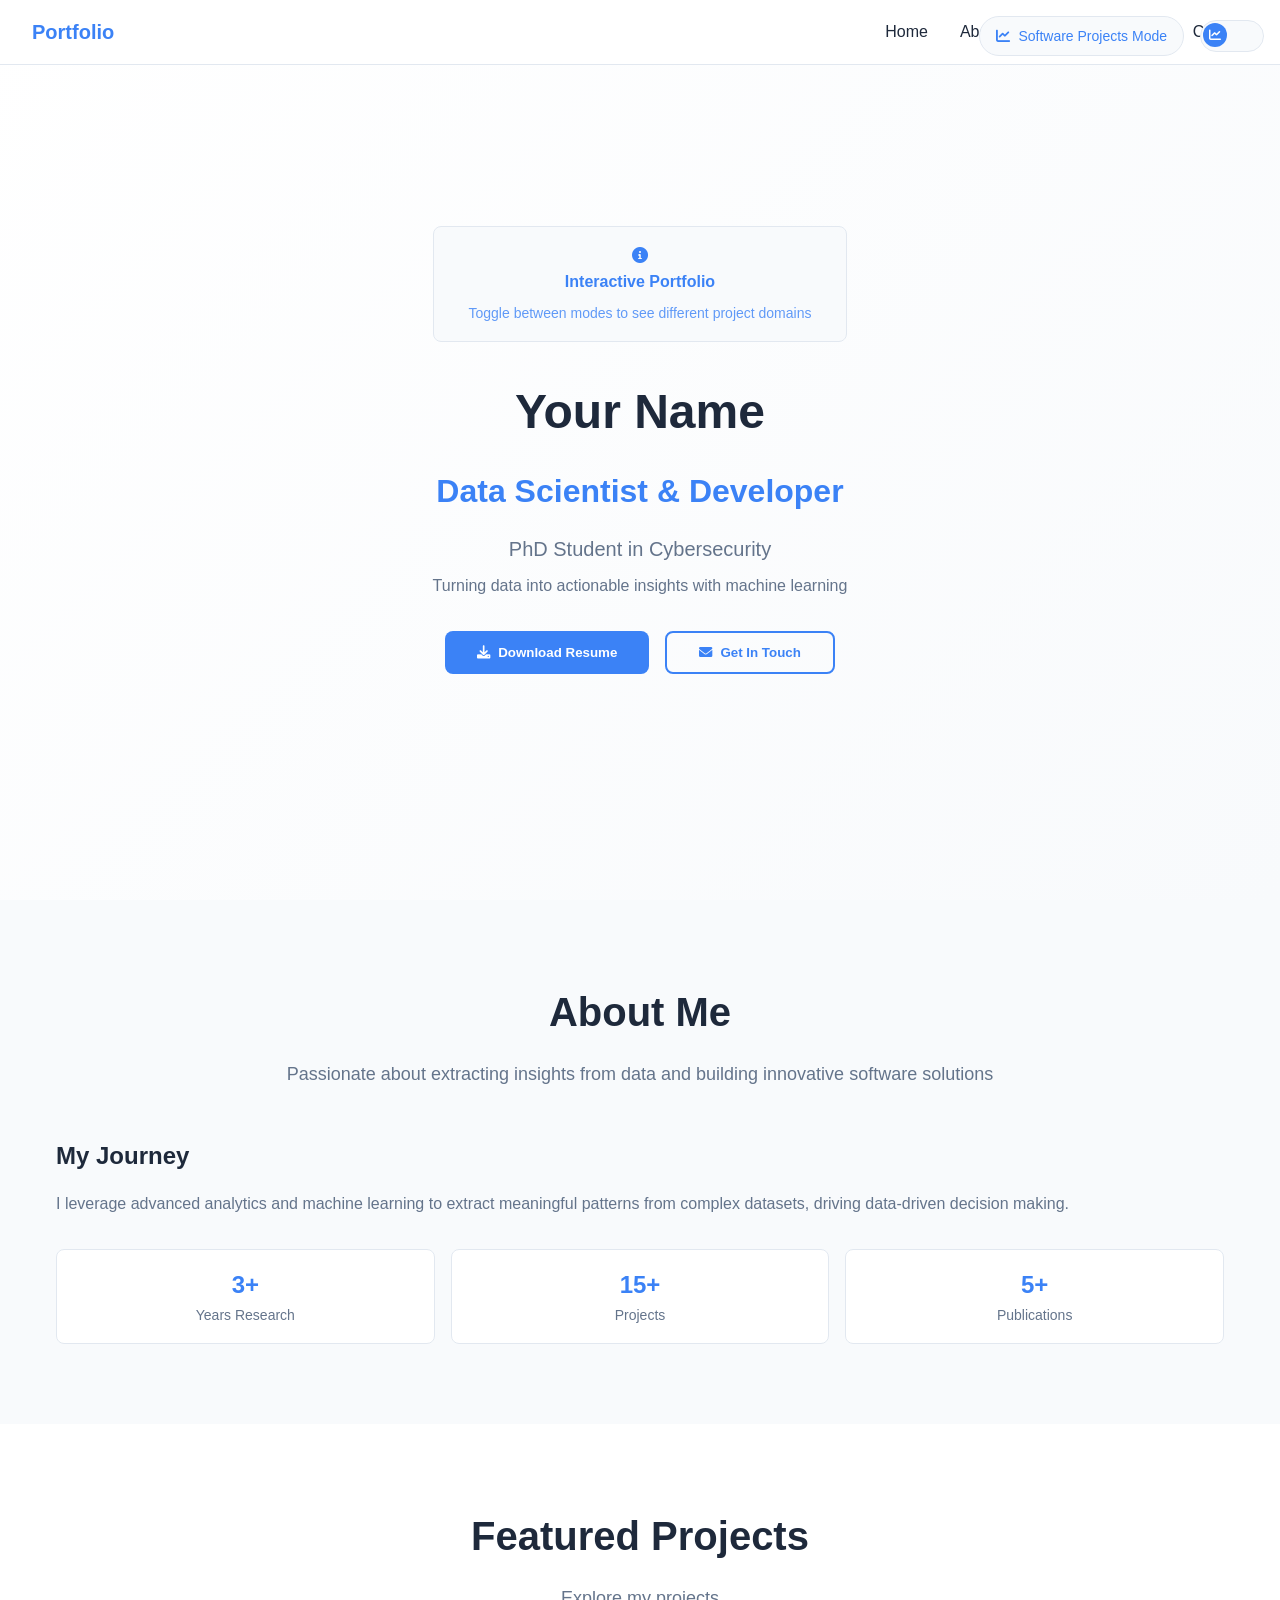
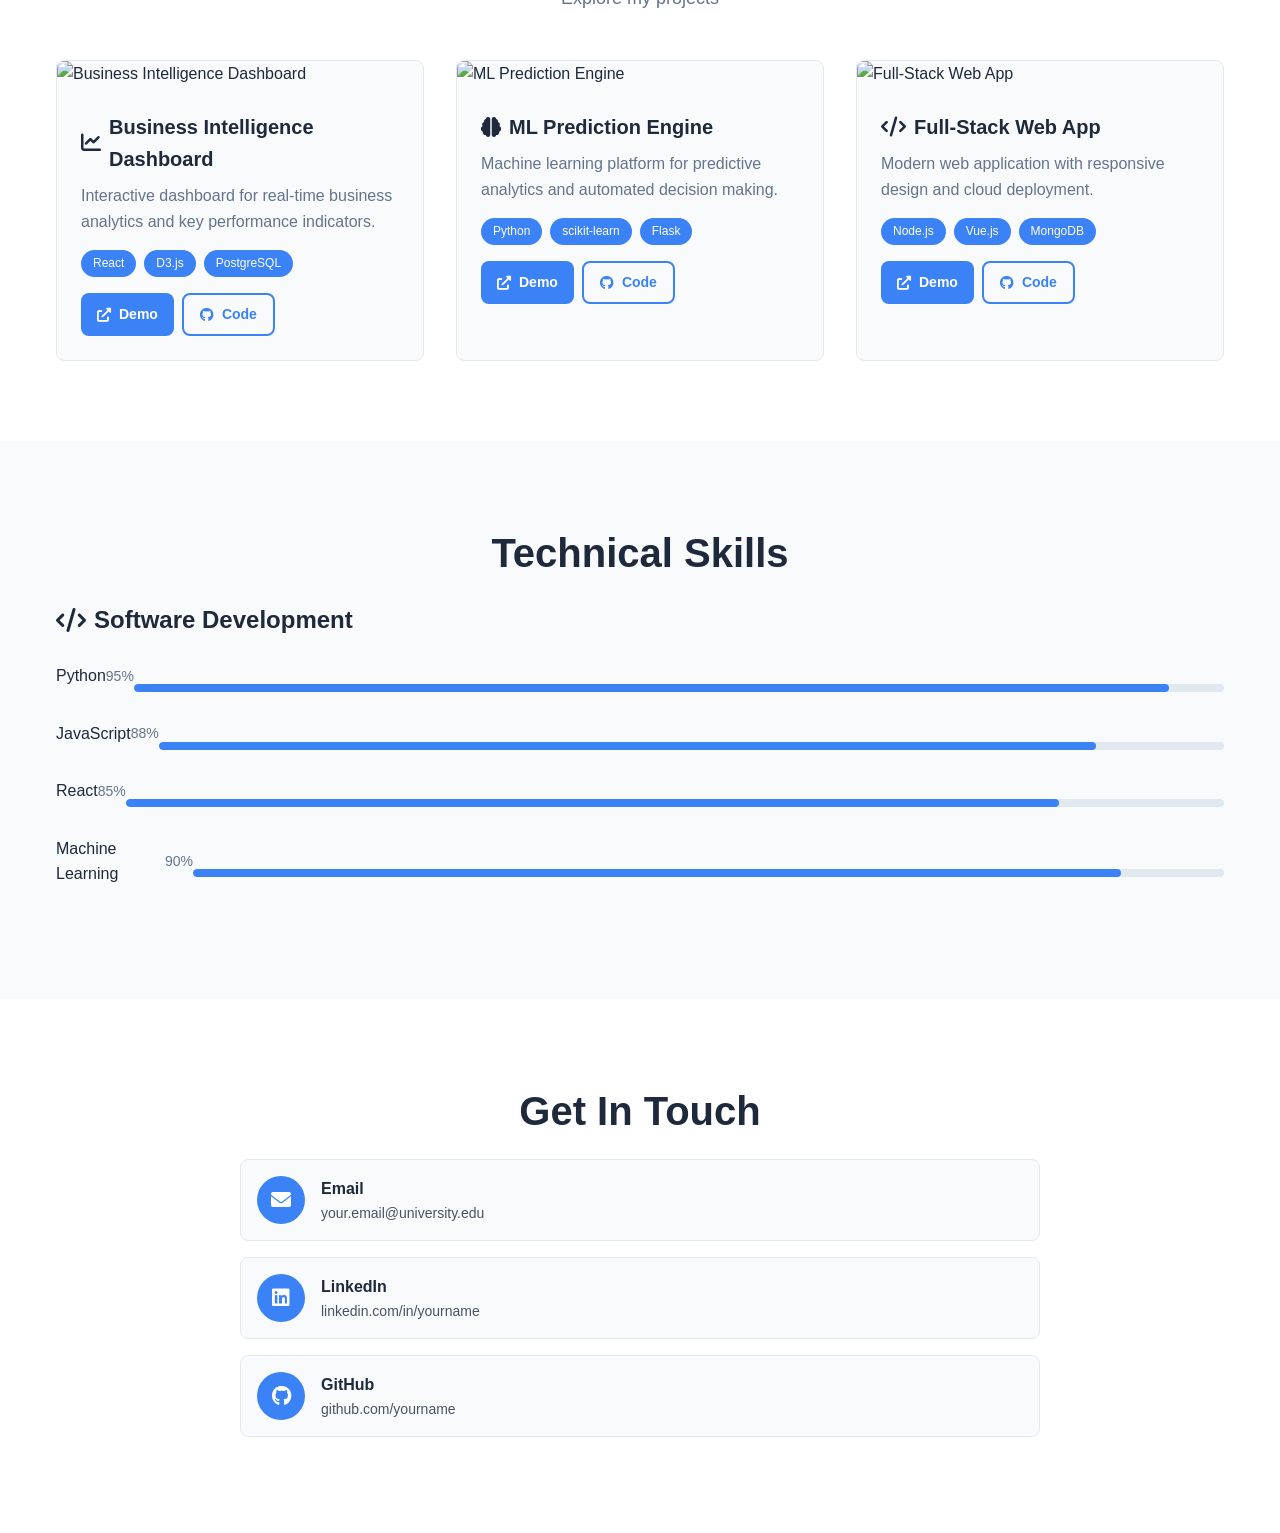
==== index.html @ ca4898af "Add files via upload" ====
<!DOCTYPE html>
<html lang="en">
<head>
    <meta charset="UTF-8">
    <meta name="viewport" content="width=device-width, initial-scale=1.0">
    <title>Your Name - Portfolio</title>
    <link rel="stylesheet" href="style.css">
    <link href="https://cdnjs.cloudflare.com/ajax/libs/font-awesome/6.0.0/css/all.min.css" rel="stylesheet">
</head>
<body>
    <!-- Theme Toggle -->
    <div class="theme-toggle">
        <div class="mode-indicator" id="modeIndicator">
            <i class="fas fa-chart-line"></i>
            Software Projects Mode
        </div>
        <button id="themeToggle" class="toggle-btn">
            <div class="toggle-slider">
                <i class="fas fa-chart-line"></i>
            </div>
        </button>
    </div>

    <!-- Navigation -->
    <nav class="navbar">
        <div class="nav-brand">Portfolio</div>
        <div class="nav-links">
            <a href="#home">Home</a>
            <a href="#about">About</a>
            <a href="#projects">Projects</a>
            <a href="#skills">Skills</a>
            <a href="#contact">Contact</a>
        </div>
    </nav>

    <!-- Hero Section -->
    <section id="home" class="hero">
        <div class="hero-content">
            <div class="welcome-banner">
                <i class="fas fa-info-circle"></i>
                <span>Interactive Portfolio</span>
                <p>Toggle between modes to see different project domains</p>
            </div>
            <h1>Your Name</h1>
            <h2 class="hero-subtitle">Cybersecurity Researcher</h2>
            <p class="hero-description">PhD Student in Cybersecurity</p>
            <p class="hero-detail">Securing the digital frontier through advanced threat analysis</p>
            <div class="hero-buttons">
                <button class="btn primary" onclick="downloadResume()">
                    <i class="fas fa-download"></i>
                    Download Resume
                </button>
                <button class="btn secondary" onclick="scrollToContact()">
                    <i class="fas fa-envelope"></i>
                    Get In Touch
                </button>
            </div>
        </div>
    </section>

    <!-- About Section -->
    <section id="about" class="about">
        <div class="container">
            <h2>About Me</h2>
            <p class="section-description">Passionate about securing digital infrastructure and analyzing complex threat patterns</p>
            <div class="about-content">
                <div class="about-text">
                    <h3>My Journey</h3>
                    <p>Currently pursuing a PhD in Cybersecurity with a focus on network security and threat detection.</p>
                    <div class="stats">
                        <div class="stat">
                            <div class="stat-number">3+</div>
                            <div class="stat-label">Years Research</div>
                        </div>
                        <div class="stat">
                            <div class="stat-number">15+</div>
                            <div class="stat-label">Projects</div>
                        </div>
                        <div class="stat">
                            <div class="stat-number">5+</div>
                            <div class="stat-label">Publications</div>
                        </div>
                    </div>
                </div>
            </div>
        </div>
    </section>

    <!-- Projects Section -->
    <section id="projects" class="projects">
        <div class="container">
            <h2>Featured Projects</h2>
            <p class="section-description">Explore my projects</p>
            <div class="projects-grid" id="projectsGrid">
                <!-- Projects populated by JavaScript -->
            </div>
        </div>
    </section>

    <!-- Skills Section -->
    <section id="skills" class="skills">
        <div class="container">
            <h2>Technical Skills</h2>
            <div class="skills-content">
                <div class="skills-category">
                    <h3><i class="fas fa-shield-alt"></i> Cybersecurity</h3>
                    <div class="skill-items" id="primarySkills">
                        <!-- Skills populated by JavaScript -->
                    </div>
                </div>
            </div>
        </div>
    </section>

    <!-- Contact Section -->
    <section id="contact" class="contact">
        <div class="container">
            <h2>Get In Touch</h2>
            <div class="contact-content">
                <div class="contact-info">
                    <a href="mailto:your.email@university.edu" class="contact-item">
                        <div class="contact-icon"><i class="fas fa-envelope"></i></div>
                        <div>
                            <div class="contact-label">Email</div>
                            <div class="contact-value">your.email@university.edu</div>
                        </div>
                    </a>
                    <a href="https://linkedin.com/in/yourname" class="contact-item">
                        <div class="contact-icon"><i class="fab fa-linkedin"></i></div>
                        <div>
                            <div class="contact-label">LinkedIn</div>
                            <div class="contact-value">linkedin.com/in/yourname</div>
                        </div>
                    </a>
                    <a href="https://github.com/yourname" class="contact-item">
                        <div class="contact-icon"><i class="fab fa-github"></i></div>
                        <div>
                            <div class="contact-label">GitHub</div>
                            <div class="contact-value">github.com/yourname</div>
                        </div>
                    </a>
                </div>
            </div>
        </div>
    </section>

    <script src="script.js"></script>
</body>
</html>
---- style.css ----
/* Reset and Base Styles */
* {
    margin: 0;
    padding: 0;
    box-sizing: border-box;
}

:root {
    /* Light mode (Software) colors */
    --bg-primary: #ffffff;
    --bg-secondary: #f8fafc;
    --text-primary: #1e293b;
    --text-secondary: #64748b;
    --accent: #3b82f6;
    --accent-hover: #2563eb;
    --border: #e2e8f0;
    
    /* Transitions */
    --transition: all 0.3s ease;
}

[data-theme="dark"] {
    /* Dark mode (Cybersecurity) colors */
    --bg-primary: #0f172a;
    --bg-secondary: #1e293b;
    --text-primary: #10b981;
    --text-secondary: #06d6a0;
    --accent: #10b981;
    --accent-hover: #059669;
    --border: #334155;
}

body {
    font-family: -apple-system, BlinkMacSystemFont, 'Segoe UI', Roboto, sans-serif;
    background: var(--bg-primary);
    color: var(--text-primary);
    line-height: 1.6;
    transition: var(--transition);
}

.container {
    max-width: 1200px;
    margin: 0 auto;
    padding: 0 1rem;
}

/* Theme Toggle */
.theme-toggle {
    position: fixed;
    top: 1rem;
    right: 1rem;
    z-index: 1000;
    display: flex;
    align-items: center;
    gap: 1rem;
}

.mode-indicator {
    background: var(--bg-secondary);
    border: 1px solid var(--border);
    padding: 0.5rem 1rem;
    border-radius: 2rem;
    font-size: 0.875rem;
    font-weight: 500;
    color: var(--accent);
    display: flex;
    align-items: center;
    gap: 0.5rem;
}

.toggle-btn {
    background: var(--bg-secondary);
    border: 1px solid var(--border);
    border-radius: 2rem;
    width: 4rem;
    height: 2rem;
    position: relative;
    cursor: pointer;
    transition: var(--transition);
}

.toggle-slider {
    position: absolute;
    top: 2px;
    left: 2px;
    width: 1.5rem;
    height: 1.5rem;
    background: var(--accent);
    border-radius: 50%;
    display: flex;
    align-items: center;
    justify-content: center;
    color: white;
    font-size: 0.75rem;
    transition: var(--transition);
}

[data-theme="dark"] .toggle-slider {
    transform: translateX(2rem);
}

/* Navigation */
.navbar {
    position: fixed;
    top: 0;
    left: 0;
    right: 0;
    background: var(--bg-primary);
    backdrop-filter: blur(10px);
    border-bottom: 1px solid var(--border);
    padding: 1rem 2rem;
    display: flex;
    justify-content: space-between;
    align-items: center;
    z-index: 100;
    transition: var(--transition);
}

.nav-brand {
    font-size: 1.25rem;
    font-weight: bold;
    color: var(--accent);
}

.nav-links {
    display: flex;
    gap: 2rem;
}

.nav-links a {
    text-decoration: none;
    color: var(--text-primary);
    font-weight: 500;
    transition: var(--transition);
}

.nav-links a:hover {
    color: var(--accent);
}

/* Hero Section */
.hero {
    min-height: 100vh;
    display: flex;
    align-items: center;
    justify-content: center;
    text-align: center;
    background: linear-gradient(135deg, var(--bg-primary) 0%, var(--bg-secondary) 100%);
    position: relative;
    overflow: hidden;
}

.hero-content {
    max-width: 800px;
    padding: 2rem;
}

.welcome-banner {
    background: var(--bg-secondary);
    border: 1px solid var(--border);
    padding: 1rem;
    border-radius: 0.5rem;
    margin-bottom: 2rem;
    color: var(--accent);
}

.welcome-banner span {
    font-weight: 600;
    display: block;
    margin-bottom: 0.5rem;
}

.welcome-banner p {
    font-size: 0.875rem;
    opacity: 0.8;
}

.hero h1 {
    font-size: 3rem;
    font-weight: bold;
    margin-bottom: 1rem;
    color: var(--text-primary);
}

.hero-subtitle {
    font-size: 2rem;
    color: var(--accent);
    margin-bottom: 1rem;
}

.hero-description {
    font-size: 1.25rem;
    color: var(--text-secondary);
    margin-bottom: 0.5rem;
}

.hero-detail {
    color: var(--text-secondary);
    margin-bottom: 2rem;
}

.hero-buttons {
    display: flex;
    gap: 1rem;
    justify-content: center;
    flex-wrap: wrap;
}

/* Buttons */
.btn {
    padding: 0.75rem 2rem;
    border-radius: 0.5rem;
    border: none;
    font-weight: 600;
    cursor: pointer;
    transition: var(--transition);
    display: inline-flex;
    align-items: center;
    gap: 0.5rem;
    text-decoration: none;
}

.btn.primary {
    background: var(--accent);
    color: white;
}

.btn.primary:hover {
    background: var(--accent-hover);
    transform: translateY(-2px);
}

.btn.secondary {
    background: transparent;
    color: var(--accent);
    border: 2px solid var(--accent);
}

.btn.secondary:hover {
    background: var(--accent);
    color: white;
}

/* Sections */
section {
    padding: 5rem 0;
}

section h2 {
    font-size: 2.5rem;
    text-align: center;
    margin-bottom: 1rem;
    color: var(--text-primary);
}

.section-description {
    text-align: center;
    color: var(--text-secondary);
    margin-bottom: 3rem;
    font-size: 1.125rem;
}

/* About Section */
.about {
    background: var(--bg-secondary);
}

.about-content {
    display: grid;
    grid-template-columns: 1fr;
    gap: 2rem;
    align-items: center;
}

.about-text h3 {
    font-size: 1.5rem;
    margin-bottom: 1rem;
    color: var(--text-primary);
}

.about-text p {
    color: var(--text-secondary);
    margin-bottom: 1rem;
}

.stats {
    display: grid;
    grid-template-columns: repeat(auto-fit, minmax(120px, 1fr));
    gap: 1rem;
    margin-top: 2rem;
}

.stat {
    background: var(--bg-primary);
    border: 1px solid var(--border);
    padding: 1rem;
    border-radius: 0.5rem;
    text-align: center;
}

.stat-number {
    font-size: 1.5rem;
    font-weight: bold;
    color: var(--accent);
}

.stat-label {
    font-size: 0.875rem;
    color: var(--text-secondary);
}

/* Projects Section */
.projects-grid {
    display: grid;
    grid-template-columns: repeat(auto-fit, minmax(300px, 1fr));
    gap: 2rem;
}

.project-card {
    background: var(--bg-secondary);
    border: 1px solid var(--border);
    border-radius: 0.5rem;
    overflow: hidden;
    transition: var(--transition);
}

.project-card:hover {
    transform: translateY(-5px);
    box-shadow: 0 10px 25px rgba(0,0,0,0.1);
}

.project-image {
    width: 100%;
    height: 200px;
    object-fit: cover;
}

.project-content {
    padding: 1.5rem;
}

.project-title {
    font-size: 1.25rem;
    font-weight: 600;
    margin-bottom: 0.5rem;
    color: var(--text-primary);
    display: flex;
    align-items: center;
    gap: 0.5rem;
}

.project-description {
    color: var(--text-secondary);
    margin-bottom: 1rem;
}

.project-tags {
    display: flex;
    flex-wrap: wrap;
    gap: 0.5rem;
    margin-bottom: 1rem;
}

.project-tag {
    background: var(--accent);
    color: white;
    padding: 0.25rem 0.75rem;
    border-radius: 1rem;
    font-size: 0.75rem;
}

.project-links {
    display: flex;
    gap: 0.5rem;
}

.project-links .btn {
    padding: 0.5rem 1rem;
    font-size: 0.875rem;
}

/* Skills Section */
.skills {
    background: var(--bg-secondary);
}

.skills-content {
    display: grid;
    grid-template-columns: 1fr;
    gap: 3rem;
}

.skills-category h3 {
    font-size: 1.5rem;
    margin-bottom: 1.5rem;
    color: var(--text-primary);
    display: flex;
    align-items: center;
    gap: 0.5rem;
}

.skill-item {
    display: flex;
    justify-content: space-between;
    align-items: center;
    margin-bottom: 1rem;
}

.skill-name {
    font-weight: 500;
    color: var(--text-primary);
}

.skill-level {
    color: var(--text-secondary);
    font-size: 0.875rem;
}

.skill-bar {
    width: 100%;
    height: 0.5rem;
    background: var(--border);
    border-radius: 0.25rem;
    margin-top: 0.5rem;
    overflow: hidden;
}

.skill-progress {
    height: 100%;
    background: var(--accent);
    border-radius: 0.25rem;
    transition: width 1s ease;
}

.tools-grid {
    display: grid;
    grid-template-columns: repeat(auto-fit, minmax(120px, 1fr));
    gap: 1rem;
}

.tool-item {
    background: var(--bg-primary);
    border: 1px solid var(--border);
    padding: 1rem;
    border-radius: 0.5rem;
    text-align: center;
    color: var(--text-primary);
    transition: var(--transition);
}

.tool-item:hover {
    background: var(--accent);
    color: white;
    transform: translateY(-2px);
}

/* Contact Section */
.contact-content {
    display: grid;
    grid-template-columns: 1fr;
    gap: 3rem;
    max-width: 800px;
    margin: 0 auto;
}

.contact-item {
    display: flex;
    align-items: center;
    gap: 1rem;
    padding: 1rem;
    background: var(--bg-secondary);
    border: 1px solid var(--border);
    border-radius: 0.5rem;
    text-decoration: none;
    color: var(--text-primary);
    transition: var(--transition);
    margin-bottom: 1rem;
}

.contact-item:hover {
    background: var(--accent);
    color: white;
    transform: translateY(-2px);
}

.contact-icon {
    width: 3rem;
    height: 3rem;
    background: var(--accent);
    color: white;
    border-radius: 50%;
    display: flex;
    align-items: center;
    justify-content: center;
    font-size: 1.25rem;
}

.contact-label {
    font-weight: 600;
}

.contact-value {
    font-size: 0.875rem;
    opacity: 0.8;
}

/* Footer */
.footer {
    background: var(--bg-secondary);
    border-top: 1px solid var(--border);
    padding: 2rem 0;
    text-align: center;
    color: var(--text-secondary);
}

/* Responsive */
@media (max-width: 768px) {
    .theme-toggle {
        flex-direction: column;
        gap: 0.5rem;
    }
    
    .navbar {
        padding: 1rem;
    }
    
    .nav-links {
        display: none;
    }
    
    .hero h1 {
        font-size: 2rem;
    }
    
    .hero-subtitle {
        font-size: 1.5rem;
    }
    
    .hero-buttons {
        flex-direction: column;
    }
    
    .about-content {
        text-align: center;
    }
    
    .contact-content {
        grid-template-columns: 1fr;
    }
}

/* Animations */
@keyframes fadeInUp {
    from {
        opacity: 0;
        transform: translateY(30px);
    }
    to {
        opacity: 1;
        transform: translateY(0);
    }
}

.fade-in {
    animation: fadeInUp 0.6s ease forwards;
}

/* Cybersecurity mode specific styles */
[data-theme="dark"] body {
    font-family: 'Courier New', monospace;
}

[data-theme="dark"] .hero::before {
    content: '';
    position: absolute;
    top: 0;
    left: 0;
    right: 0;
    height: 2px;
    background: var(--accent);
    animation: scan 2s linear infinite;
}

@keyframes scan {
    0% { transform: translateX(-100%); }
    100% { transform: translateX(100%); }
}
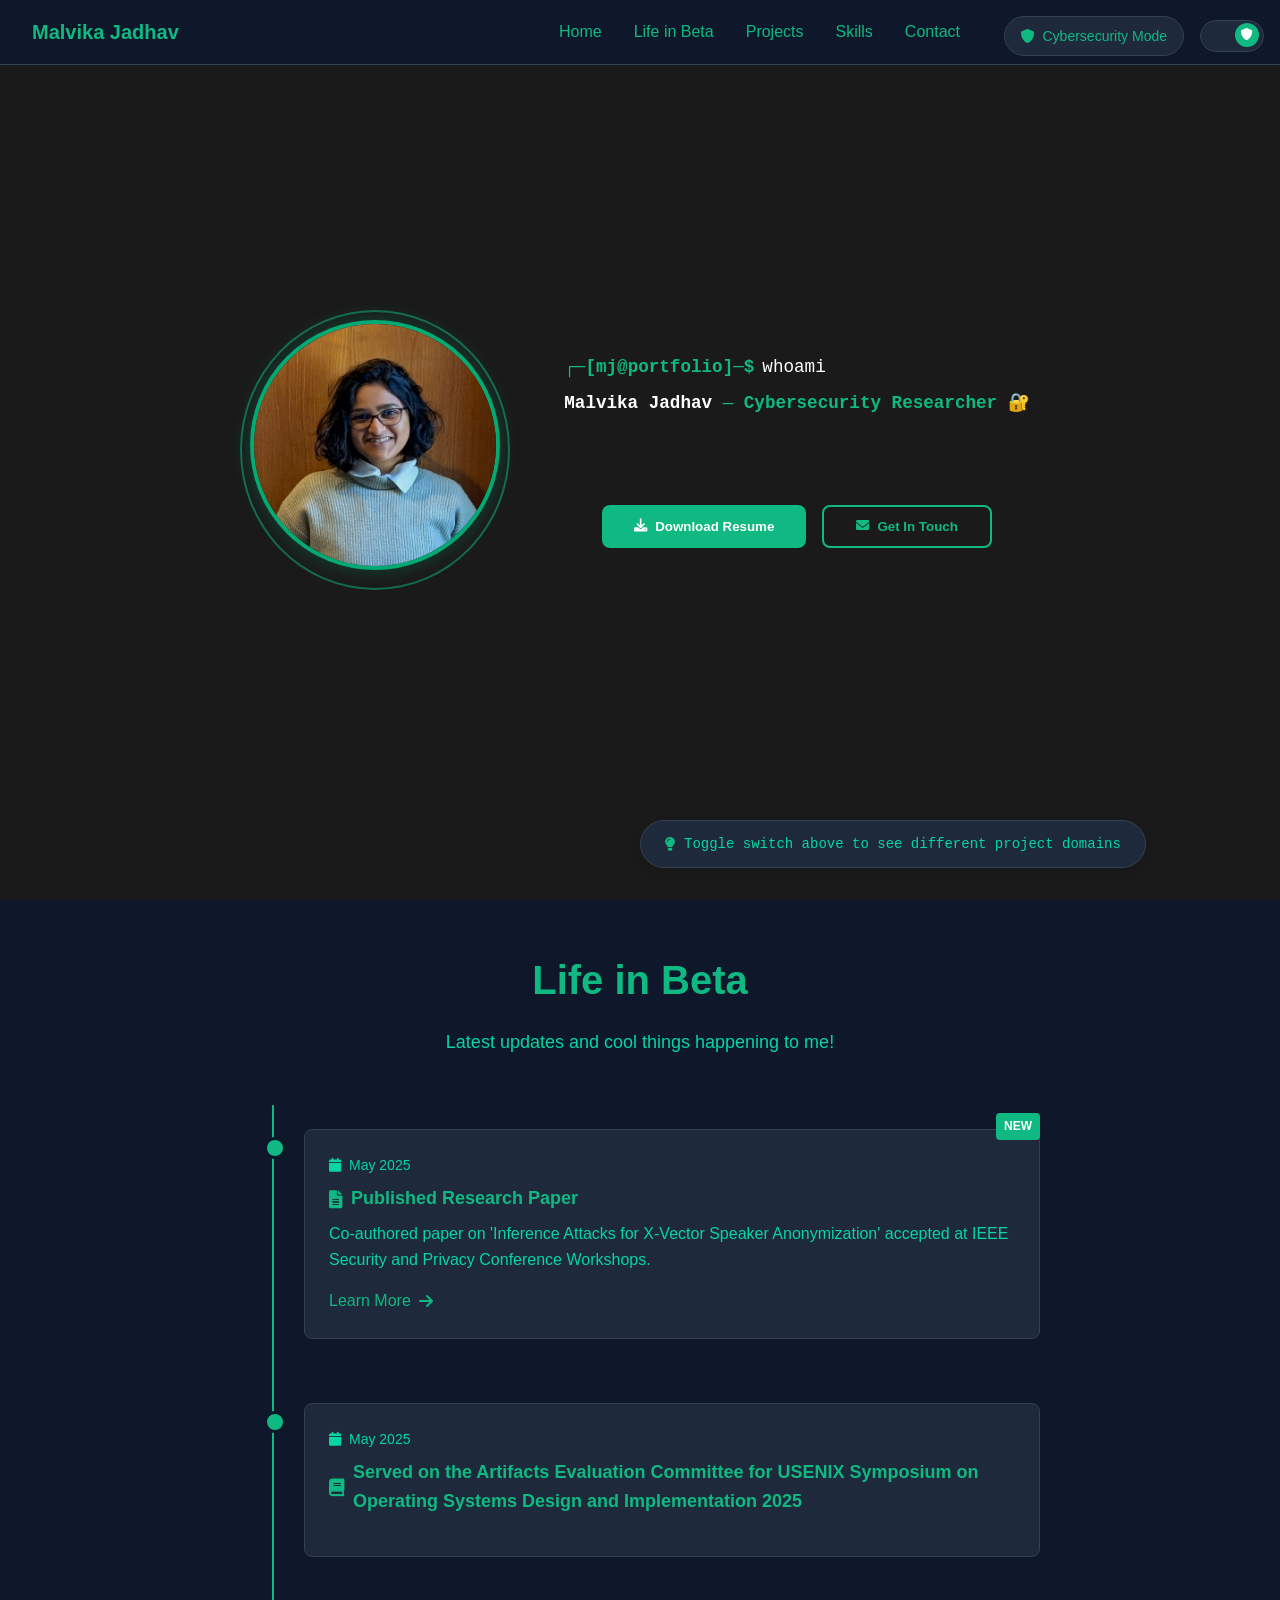
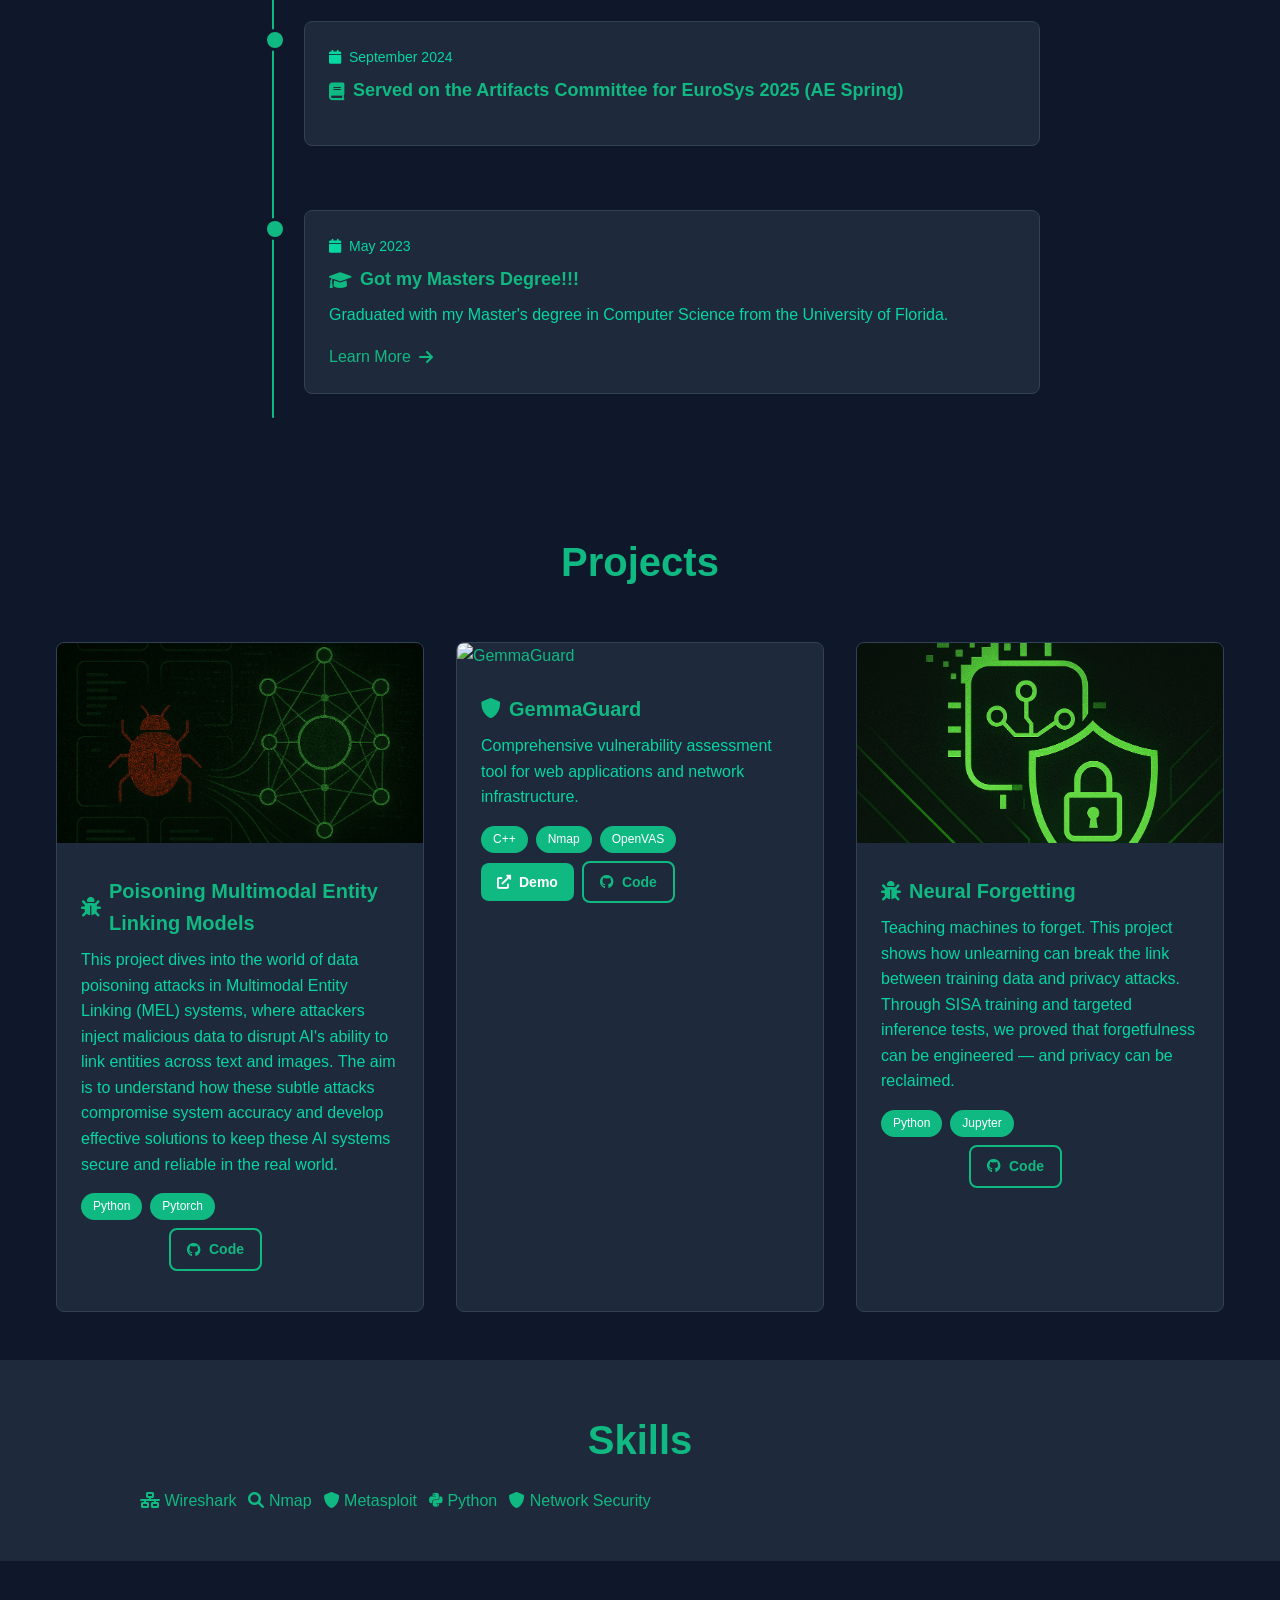
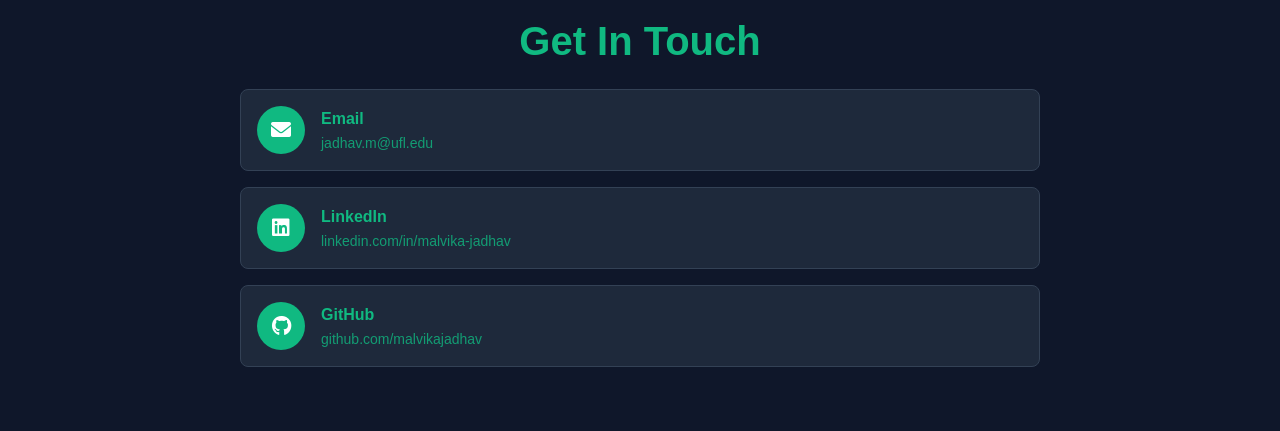
==== commit 0fab476f: "portfolio" ====
--- a/index.html
+++ b/index.html
@@ -3,85 +3,106 @@
 <head>
     <meta charset="UTF-8">
     <meta name="viewport" content="width=device-width, initial-scale=1.0">
-    <title>Your Name - Portfolio</title>
+    <title>Malvika Jadhav - Portfolio</title>
     <link rel="stylesheet" href="style.css">
     <link href="https://cdnjs.cloudflare.com/ajax/libs/font-awesome/6.0.0/css/all.min.css" rel="stylesheet">
 </head>
-<body>
+<body data-theme="dark">
     <!-- Theme Toggle -->
     <div class="theme-toggle">
         <div class="mode-indicator" id="modeIndicator">
-            <i class="fas fa-chart-line"></i>
-            Software Projects Mode
+            <i class="fas fa-shield-alt"></i>
+            Cybersecurity Mode
         </div>
         <button id="themeToggle" class="toggle-btn">
             <div class="toggle-slider">
-                <i class="fas fa-chart-line"></i>
+                <i class="fas fa-shield-alt"></i>
             </div>
         </button>
     </div>
 
     <!-- Navigation -->
     <nav class="navbar">
-        <div class="nav-brand">Portfolio</div>
+        <div class="nav-brand">Malvika Jadhav</div>
         <div class="nav-links">
             <a href="#home">Home</a>
-            <a href="#about">About</a>
+            <a href="#updates">Life in Beta</a>
             <a href="#projects">Projects</a>
             <a href="#skills">Skills</a>
             <a href="#contact">Contact</a>
         </div>
     </nav>
 
-    <!-- Hero Section -->
+    <!-- Hero/About Section -->
     <section id="home" class="hero">
+        <div class="hero-background"></div>
         <div class="hero-content">
-            <div class="welcome-banner">
-                <i class="fas fa-info-circle"></i>
-                <span>Interactive Portfolio</span>
-                <p>Toggle between modes to see different project domains</p>
+            <div class="hero-image">
+                <img src="profile.jpeg" alt="Your Photo" class="profile-photo">
+                <div class="photo-frame"></div>
             </div>
-            <h1>Your Name</h1>
-            <h2 class="hero-subtitle">Cybersecurity Researcher</h2>
-            <p class="hero-description">PhD Student in Cybersecurity</p>
-            <p class="hero-detail">Securing the digital frontier through advanced threat analysis</p>
-            <div class="hero-buttons">
-                <button class="btn primary" onclick="downloadResume()">
-                    <i class="fas fa-download"></i>
-                    Download Resume
-                </button>
-                <button class="btn secondary" onclick="scrollToContact()">
-                    <i class="fas fa-envelope"></i>
-                    Get In Touch
-                </button>
+            <div class="hero-text">
+                <div class="terminal-window">
+                    <div class="terminal-header">
+                        <div class="terminal-controls">
+                            <div class="terminal-button close"></div>
+                            <div class="terminal-button minimize"></div>
+                            <div class="terminal-button maximize"></div>
+                        </div>
+                        <div class="terminal-title">terminal</div>
+                    </div>
+                    <div class="terminal-body">
+                        <div class="terminal-line">
+                            <span class="terminal-prompt">mj@portfolio</span>
+                            <span class="terminal-command" id="terminalCommand"></span>
+                            <span class="terminal-cursor">|</span>
+                        </div>
+                        <div class="terminal-output" id="terminalOutput"></div>
+                    </div>
+                </div>
+                <div class="hero-buttons">
+                    <button class="btn primary" onclick="downloadResume()">
+                        <i class="fas fa-download"></i>
+                        Download Resume
+                    </button>
+                    <button class="btn secondary" onclick="scrollToContact()">
+                        <i class="fas fa-envelope"></i>
+                        Get In Touch
+                    </button>
+                </div>
+            </div>
+        </div>
+        <!-- <div class="stats-section">
+            <div class="stats">
+                <div class="stat">
+                    <div class="stat-number">3+</div>
+                    <div class="stat-label">Years Research</div>
+                </div>
+                <div class="stat">
+                    <div class="stat-number">15+</div>
+                    <div class="stat-label">Projects</div>
+                </div>
+                <div class="stat">
+                    <div class="stat-number">5+</div>
+                    <div class="stat-label">Publications</div>
+                </div>
+            </div> -->
+        </div>
+        <div class="mode-info">
+            <div class="mode-badge">
+                <i class="fas fa-lightbulb"></i>
+                <span>Toggle switch above to see different project domains</span>
             </div>
         </div>
     </section>
 
-    <!-- About Section -->
-    <section id="about" class="about">
+    <!-- Updates Section -->
+    <section id="updates" class="updates">
         <div class="container">
-            <h2>About Me</h2>
-            <p class="section-description">Passionate about securing digital infrastructure and analyzing complex threat patterns</p>
-            <div class="about-content">
-                <div class="about-text">
-                    <h3>My Journey</h3>
-                    <p>Currently pursuing a PhD in Cybersecurity with a focus on network security and threat detection.</p>
-                    <div class="stats">
-                        <div class="stat">
-                            <div class="stat-number">3+</div>
-                            <div class="stat-label">Years Research</div>
-                        </div>
-                        <div class="stat">
-                            <div class="stat-number">15+</div>
-                            <div class="stat-label">Projects</div>
-                        </div>
-                        <div class="stat">
-                            <div class="stat-number">5+</div>
-                            <div class="stat-label">Publications</div>
-                        </div>
-                    </div>
-                </div>
+            <h2>Life in Beta</h2>
+            <p class="section-description">Latest updates and cool things happening to me!</p>
+            <div class="updates-timeline" id="updatesTimeline">
+                <!-- Updates populated by JavaScript -->
             </div>
         </div>
     </section>
@@ -89,23 +110,28 @@
     <!-- Projects Section -->
     <section id="projects" class="projects">
         <div class="container">
-            <h2>Featured Projects</h2>
-            <p class="section-description">Explore my projects</p>
+            <h2>Projects</h2>
+            <p class="section-description">   </p>
             <div class="projects-grid" id="projectsGrid">
                 <!-- Projects populated by JavaScript -->
             </div>
         </div>
     </section>
 
+
     <!-- Skills Section -->
-    <section id="skills" class="skills">
+    <!-- <section id="skills" class="skills">
         <div class="container">
             <h2>Technical Skills</h2>
             <div class="skills-content">
                 <div class="skills-category">
                     <h3><i class="fas fa-shield-alt"></i> Cybersecurity</h3>
                     <div class="skill-items" id="primarySkills">
-                        <!-- Skills populated by JavaScript -->
+                        Skills populated by JavaScript -->
+    <section id="skills" class="skills">
+    <div class="container">
+        <h2>Skills</h2>
+        <div class="skills-grid" id="skillsGrid">
                     </div>
                 </div>
             </div>
@@ -118,25 +144,25 @@
             <h2>Get In Touch</h2>
             <div class="contact-content">
                 <div class="contact-info">
-                    <a href="mailto:your.email@university.edu" class="contact-item">
+                    <a href="mailto:jadhav.m@ufl.edu" class="contact-item">
                         <div class="contact-icon"><i class="fas fa-envelope"></i></div>
                         <div>
                             <div class="contact-label">Email</div>
-                            <div class="contact-value">your.email@university.edu</div>
+                            <div class="contact-value">jadhav.m@ufl.edu</div>
                         </div>
                     </a>
-                    <a href="https://linkedin.com/in/yourname" class="contact-item">
+                    <a href="https://www.linkedin.com/in/malvika-jadhav" class="contact-item">
                         <div class="contact-icon"><i class="fab fa-linkedin"></i></div>
                         <div>
                             <div class="contact-label">LinkedIn</div>
-                            <div class="contact-value">linkedin.com/in/yourname</div>
+                            <div class="contact-value">linkedin.com/in/malvika-jadhav</div>
                         </div>
                     </a>
-                    <a href="https://github.com/yourname" class="contact-item">
+                    <a href="https://github.com/malvikajadhav" class="contact-item">
                         <div class="contact-icon"><i class="fab fa-github"></i></div>
                         <div>
                             <div class="contact-label">GitHub</div>
-                            <div class="contact-value">github.com/yourname</div>
+                            <div class="contact-value">github.com/malvikajadhav</div>
                         </div>
                     </a>
                 </div>
--- a/style.css
+++ b/style.css
@@ -49,7 +49,7 @@
     position: fixed;
     top: 1rem;
     right: 1rem;
-    z-index: 1000;
+    z-index: 1001;
     display: flex;
     align-items: center;
     gap: 1rem;
@@ -109,6 +109,7 @@
     backdrop-filter: blur(10px);
     border-bottom: 1px solid var(--border);
     padding: 1rem 2rem;
+    padding-right: 20rem;
     display: flex;
     justify-content: space-between;
     align-items: center;
@@ -142,37 +143,275 @@
 .hero {
     min-height: 100vh;
     display: flex;
+    flex-direction: column;
     align-items: center;
     justify-content: center;
-    text-align: center;
-    background: linear-gradient(135deg, var(--bg-primary) 0%, var(--bg-secondary) 100%);
     position: relative;
     overflow: hidden;
+    background: #1a1a1a;
+    font-family: 'Courier New', monospace;
+    color: var(--accent);
+}
+
+[data-theme="light"] .hero {
+    background: #f8f9fa;
+    color: #2563eb;
+}
+
+.hero-background {
+    position: absolute;
+    top: 0;
+    left: 0;
+    right: 0;
+    bottom: 0;
+    background: 
+        repeating-linear-gradient(
+            0deg,
+            transparent,
+            transparent 2px,
+            rgba(255,255,255,0.03) 2px,
+            rgba(255,255,255,0.03) 4px
+        ),
+        #1a1a1a;
+    z-index: -2;
+}
+
+[data-theme="light"] .hero-background {
+    background: 
+        repeating-linear-gradient(
+            0deg,
+            transparent,
+            transparent 2px,
+            rgba(0,0,0,0.03) 2px,
+            rgba(0,0,0,0.03) 4px
+        ),
+        #f8f9fa;
+}
+
+.hero-background::before {
+    content: '';
+    position: absolute;
+    top: 0;
+    left: 0;
+    right: 0;
+    bottom: 0;
+    background-image: 
+        radial-gradient(circle at 20% 50%, rgba(16, 185, 129, 0.1) 0%, transparent 50%),
+        radial-gradient(circle at 80% 20%, rgba(6, 214, 160, 0.1) 0%, transparent 50%),
+        radial-gradient(circle at 40% 80%, rgba(52, 211, 153, 0.1) 0%, transparent 50%);
+    z-index: -1;
+}
+
+[data-theme="light"] .hero-background::before {
+    background-image: 
+        radial-gradient(circle at 20% 50%, rgba(37, 99, 235, 0.1) 0%, transparent 50%),
+        radial-gradient(circle at 80% 20%, rgba(59, 130, 246, 0.1) 0%, transparent 50%),
+        radial-gradient(circle at 40% 80%, rgba(147, 197, 253, 0.1) 0%, transparent 50%);
 }
 
 .hero-content {
-    max-width: 800px;
+    display: flex;
+    align-items: center;
+    gap: 4rem;
+    max-width: 1000px;
     padding: 2rem;
-}
-
-.welcome-banner {
+    z-index: 1;
+}
+
+.hero-image {
+    position: relative;
+    flex-shrink: 0;
+}
+
+.profile-photo {
+    width: 250px;
+    height: 250px;
+    border-radius: 50%;
+    object-fit: cover;
+    border: 4px solid var(--accent);
+    box-shadow: 0 0 20px rgba(16, 185, 129, 0.3);
+    transition: var(--transition);
+    filter: brightness(0.9) contrast(1.1);
+}
+
+[data-theme="light"] .profile-photo {
+    box-shadow: 0 0 20px rgba(37, 99, 235, 0.3);
+}
+
+.profile-photo:hover {
+    transform: scale(1.05);
+    box-shadow: 0 0 30px rgba(16, 185, 129, 0.5);
+    filter: brightness(1) contrast(1.1);
+}
+
+[data-theme="light"] .profile-photo:hover {
+    box-shadow: 0 0 30px rgba(37, 99, 235, 0.5);
+}
+
+.photo-frame {
+    position: absolute;
+    top: -10px;
+    left: -10px;
+    right: -10px;
+    bottom: -10px;
+    border: 2px solid var(--accent);
+    border-radius: 50%;
+    opacity: 0.5;
+    animation: pulse 2s infinite;
+}
+
+@keyframes pulse {
+    0%, 100% { transform: scale(1); opacity: 0.5; }
+    50% { transform: scale(1.05); opacity: 0.8; }
+}
+
+.hero-text {
+    flex: 1;
+    text-align: left;
+}
+
+/* Terminal Window */
+.terminal-window {
+    background: transparent;
+    border: none;
+    border-radius: 0;
+    margin-bottom: 2rem;
+    box-shadow: none;
+    font-family: 'Courier New', monospace;
+    overflow: visible;
+}
+
+.terminal-header {
+    display: none;
+}
+
+.terminal-body {
+    padding: 0;
+    color: var(--accent);
+    min-height: 120px;
+    background: transparent;
+}
+
+.terminal-line {
+    display: flex;
+    align-items: center;
+    margin-bottom: 0.5rem;
+}
+
+.terminal-prompt {
+    color: var(--accent);
+    margin-right: 0.5rem;
+    font-weight: bold;
+    font-size: 1.1rem;
+}
+
+.terminal-command {
+    color: #fff;
+    font-size: 1.1rem;
+}
+
+[data-theme="light"] .terminal-command {
+    color: #1f2937;
+}
+
+.terminal-cursor {
+    color: var(--accent);
+    animation: blink 1s infinite;
+    margin-left: 2px;
+    font-size: 1.1rem;
+}
+
+@keyframes blink {
+    0%, 50% { opacity: 1; }
+    51%, 100% { opacity: 0; }
+}
+
+.terminal-output {
+    margin-top: 0.5rem;
+    line-height: 1.6;
+}
+
+.terminal-output .output-line {
+    margin-bottom: 0.25rem;
+    opacity: 0;
+    animation: fadeInUp 0.5s ease forwards;
+    font-size: 1.1rem;
+}
+
+.terminal-output .output-line:nth-child(1) { animation-delay: 1s; }
+.terminal-output .output-line:nth-child(2) { animation-delay: 2s; }
+.terminal-output .output-line:nth-child(3) { animation-delay: 3s; }
+
+.terminal-output .name {
+    color: #fff;
+    font-weight: bold;
+}
+
+[data-theme="light"] .terminal-output .name {
+    color: #1f2937;
+}
+
+.terminal-output .role {
+    color: var(--accent);
+    font-weight: bold;
+}
+
+.terminal-output .description {
+    color: #ccc;
+}
+
+[data-theme="light"] .terminal-output .description {
+    color: #4b5563;
+}
+
+.hero-buttons {
+    display: flex;
+    gap: 1rem;
+    justify-content: flex-start;
+    flex-wrap: wrap;
+    margin-top: 1.5rem;
+}
+
+/* Terminal prompt styling */
+.terminal-prompt::before {
+    content: "┌─[";
+    color: var(--accent);
+}
+
+.terminal-prompt::after {
+    content: "]─$ ";
+    color: var(--accent);
+}
+
+[data-theme="light"] .terminal-prompt::before,
+[data-theme="light"] .terminal-prompt::after {
+    color: #2563eb;
+}
+
+.mode-info {
+    position: absolute;
+    bottom: 2rem;
+    left: 50%;
+    transform: translateX(-50%);
+    z-index: 2;
+}
+
+.mode-badge {
     background: var(--bg-secondary);
     border: 1px solid var(--border);
-    padding: 1rem;
-    border-radius: 0.5rem;
-    margin-bottom: 2rem;
-    color: var(--accent);
-}
-
-.welcome-banner span {
-    font-weight: 600;
-    display: block;
-    margin-bottom: 0.5rem;
-}
-
-.welcome-banner p {
+    padding: 0.75rem 1.5rem;
+    border-radius: 2rem;
     font-size: 0.875rem;
-    opacity: 0.8;
+    color: var(--text-secondary);
+    display: flex;
+    align-items: center;
+    gap: 0.5rem;
+    backdrop-filter: blur(10px);
+    box-shadow: 0 4px 12px rgba(0,0,0,0.1);
+}
+
+.mode-badge i {
+    color: var(--accent);
 }
 
 .hero h1 {
@@ -243,7 +482,11 @@
 
 /* Sections */
 section {
-    padding: 5rem 0;
+    padding: 3rem 0;
+}
+
+#home {
+    padding: 0;
 }
 
 section h2 {
@@ -260,27 +503,20 @@
     font-size: 1.125rem;
 }
 
-/* About Section */
-.about {
-    background: var(--bg-secondary);
-}
-
-.about-content {
-    display: grid;
-    grid-template-columns: 1fr;
-    gap: 2rem;
-    align-items: center;
-}
-
-.about-text h3 {
-    font-size: 1.5rem;
-    margin-bottom: 1rem;
-    color: var(--text-primary);
-}
-
-.about-text p {
-    color: var(--text-secondary);
-    margin-bottom: 1rem;
+/* Stats Section within Hero */
+.stats-section {
+    margin-top: 3rem;
+    padding: 2rem 0;
+    border-top: 1px solid var(--accent);
+    width: 100%;
+    background: rgba(16, 185, 129, 0.1);
+    backdrop-filter: blur(10px);
+    border-radius: 8px;
+}
+
+[data-theme="light"] .stats-section {
+    background: rgba(37, 99, 235, 0.1);
+    border-color: #2563eb;
 }
 
 .stats {
@@ -372,11 +608,159 @@
 .project-links {
     display: flex;
     gap: 0.5rem;
-}
+    justify-content: flex-start;
+    align-items: center;
+    min-height: 40px;
+}
+
+
 
 .project-links .btn {
     padding: 0.5rem 1rem;
     font-size: 0.875rem;
+    flex-shrink: 0;
+    min-width: 80px;
+    text-align: center;
+}
+
+.btn-placeholder {
+    width: 80px;
+    height: 36px;
+    flex-shrink: 0;
+    /* Invisible placeholder that maintains spacing */
+}
+
+/* Updates Section */
+.updates {
+    background: var(--bg-primary);
+}
+
+.updates-timeline {
+    max-width: 800px;
+    margin: 0 auto;
+    position: relative;
+}
+
+.updates-timeline::before {
+    content: '';
+    position: absolute;
+    left: 2rem;
+    top: 0;
+    bottom: 0;
+    width: 2px;
+    background: var(--accent);
+    border-radius: 1px;
+}
+
+.update-item {
+    position: relative;
+    padding: 1.5rem 0 1.5rem 4rem;
+    margin-bottom: 1rem;
+}
+
+.update-item::before {
+    content: '';
+    position: absolute;
+    left: 1.5rem;
+    top: 2rem;
+    width: 1rem;
+    height: 1rem;
+    background: var(--accent);
+    border-radius: 50%;
+    border: 3px solid var(--bg-primary);
+}
+
+.update-new {
+    position: relative;
+}
+
+.update-new::after {
+    content: 'NEW';
+    position: absolute;
+    top: 0.5rem;
+    right: 0;
+    background: var(--accent);
+    color: white;
+    font-size: 0.75rem;
+    font-weight: bold;
+    padding: 0.25rem 0.5rem;
+    border-radius: 0.25rem;
+    animation: pulse-badge 2s infinite;
+}
+
+@keyframes pulse-badge {
+    0%, 100% { transform: scale(1); }
+    50% { transform: scale(1.05); }
+}
+
+.update-content {
+    background: var(--bg-secondary);
+    border: 1px solid var(--border);
+    border-radius: 0.5rem;
+    padding: 1.5rem;
+    transition: var(--transition);
+}
+
+.update-content:hover {
+    background: var(--accent);
+    color: white;
+    transform: translateY(-2px);
+    box-shadow: 0 8px 25px rgba(0,0,0,0.15);
+}
+
+.update-date {
+    color: var(--text-secondary);
+    font-size: 0.875rem;
+    margin-bottom: 0.5rem;
+    display: flex;
+    align-items: center;
+    gap: 0.5rem;
+}
+
+.update-content:hover .update-date {
+    color: rgba(255,255,255,0.8);
+}
+
+.update-title {
+    font-size: 1.125rem;
+    font-weight: 600;
+    margin-bottom: 0.5rem;
+    color: var(--text-primary);
+    display: flex;
+    align-items: center;
+    gap: 0.5rem;
+}
+
+.update-content:hover .update-title {
+    color: white;
+}
+
+.update-description {
+    color: var(--text-secondary);
+    margin-bottom: 1rem;
+    line-height: 1.6;
+}
+
+.update-content:hover .update-description {
+    color: rgba(255,255,255,0.9);
+}
+
+.update-link {
+    color: var(--accent);
+    text-decoration: none;
+    font-weight: 500;
+    display: inline-flex;
+    align-items: center;
+    gap: 0.5rem;
+    transition: var(--transition);
+}
+
+.update-content:hover .update-link {
+    color: white;
+}
+
+.update-link:hover {
+    text-decoration: underline;
 }
 
 /* Skills Section */
@@ -432,10 +816,13 @@
     transition: width 1s ease;
 }
 
-.tools-grid {
-    display: grid;
-    grid-template-columns: repeat(auto-fit, minmax(120px, 1fr));
-    gap: 1rem;
+.skills-grid {
+    display: flex;
+    flex-wrap: wrap;
+    gap: 0.75rem;
+    justify-content: flex-start;
+    max-width: 1000px;
+    margin: 0 auto;
 }
 
 .tool-item {
@@ -516,18 +903,50 @@
 /* Responsive */
 @media (max-width: 768px) {
     .theme-toggle {
+        top: 5rem;
+        right: 1rem;
         flex-direction: column;
         gap: 0.5rem;
     }
     
+    .mode-indicator {
+        font-size: 0.75rem;
+        padding: 0.25rem 0.75rem;
+    }
+    
     .navbar {
         padding: 1rem;
+        padding-right: 1rem;
     }
     
     .nav-links {
         display: none;
     }
     
+    .hero-content {
+        flex-direction: column;
+        text-align: center;
+        gap: 2rem;
+    }
+    
+    .hero-text {
+        text-align: center;
+    }
+    
+    .terminal-window {
+        margin-bottom: 1.5rem;
+    }
+    
+    .terminal-body {
+        min-height: 100px;
+        padding: 0.75rem;
+    }
+    
+    .hero-buttons {
+        justify-content: center;
+        margin-top: 1rem;
+    }
+    
     .hero h1 {
         font-size: 2rem;
     }
@@ -540,8 +959,37 @@
         flex-direction: column;
     }
     
-    .about-content {
-        text-align: center;
+    .profile-photo {
+        width: 200px;
+        height: 200px;
+    }
+    
+    .mode-badge {
+        font-size: 0.75rem;
+        padding: 0.5rem 1rem;
+    }
+    
+    .stats-section {
+        margin-top: 2rem;
+        padding: 1.5rem 0;
+    }
+    
+    .updates-timeline::before {
+        left: 1rem;
+    }
+    
+    .update-item {
+        padding: 1rem 0 1rem 2.5rem;
+    }
+    
+    .update-item::before {
+        left: 0.5rem;
+    }
+    
+    .update-new::after {
+        right: 0.5rem;
+        font-size: 0.625rem;
+        padding: 0.125rem 0.375rem;
     }
     
     .contact-content {
